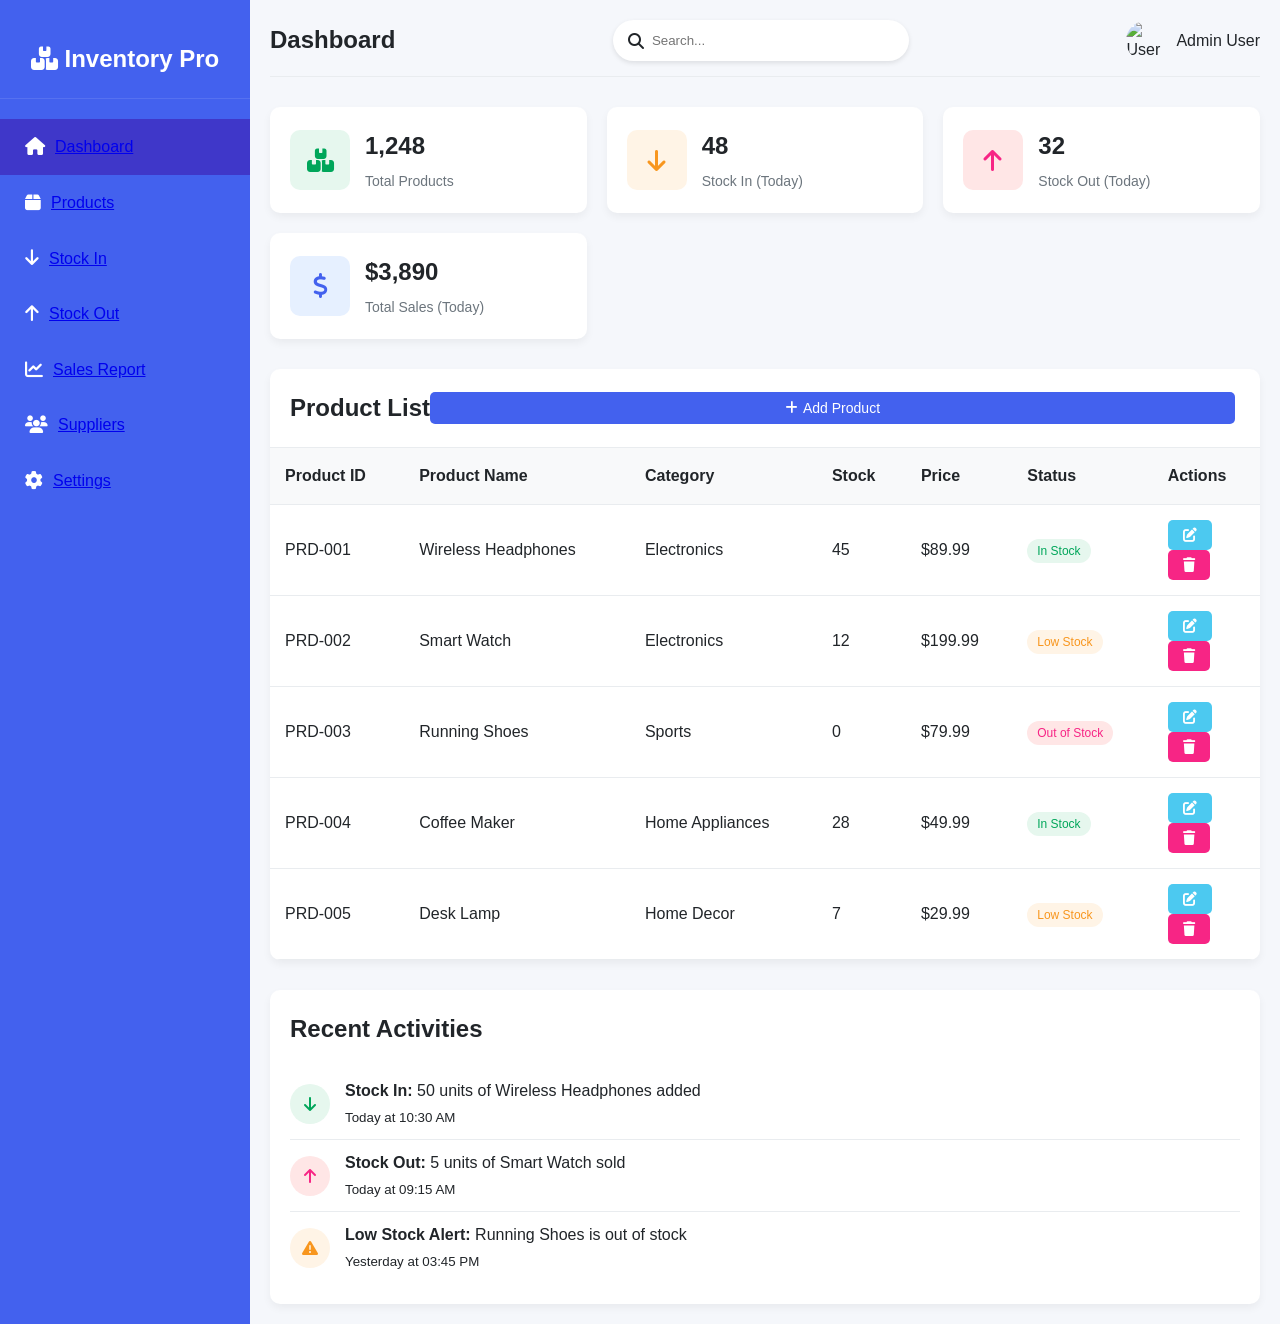
==== index.html @ a4f6f412 "shaz is starting up" ====
<!DOCTYPE html>
<html lang="en">
  <head>
    <meta charset="UTF-8" />
    <meta name="viewport" content="width=device-width, initial-scale=1.0" />
    <title>Inventory Manager Pro</title>
    <link
      rel="stylesheet"
      href="https://cdnjs.cloudflare.com/ajax/libs/font-awesome/6.4.0/css/all.min.css"
    />
    <link rel="stylesheet" href="/assets/styles.css" />
  </head>
  <body>
    <div class="container">
      <!-- Sidebar -->
      <div class="sidebar">
        <div class="logo">
          <i class="fas fa-boxes"></i>
          <span>Inventory Pro</span>
        </div>
        <ul class="menu">
          <li class="menu-item active">
            <i class="fas fa-home"></i>
            <a href="index.html"> <span>Dashboard</span> </a>
          </li>
          <li class="menu-item">
            <i class="fas fa-box"></i>
            <a href="products.html"><span>Products</span></a>
          </li>
          <li class="menu-item">
            <i class="fas fa-arrow-down"></i>
            <a href="stockin.html"><span>Stock In</span></a>
          </li>
          <li class="menu-item">
            <i class="fas fa-arrow-up"></i>
            <a href="stockout.html"><span>Stock Out</span></a>
          </li>
          <li class="menu-item">
            <i class="fas fa-chart-line"></i>
            <a href="reports.html"><span>Sales Report</span></a>
          </li>
          <li class="menu-item">
            <i class="fas fa-users"></i>
            <a href="suppliers.html"><span>Suppliers</span></a>
          </li>
          <li class="menu-item">
            <i class="fas fa-cog"></i>
            <a href="settings.html"><span>Settings</span></a>
          </li>
        </ul>
      </div>

      <!-- Main Content -->
      <div class="main-content">
        <div class="header">
          <h1 class="page-title">Dashboard</h1>
          <div class="search-box">
            <i class="fas fa-search"></i>
            <input type="text" placeholder="Search..." />
          </div>
          <div class="user-profile">
            <img
              src="https://ui-avatars.com/api/?name=Admin+User&background=random"
              alt="User"
            />
            <span>Admin User</span>
          </div>
        </div>

        <!-- Dashboard Stats -->
        <div class="dashboard-cards">
          <div class="card stat-card">
            <div class="stat-icon" style="background: #e6f7ee; color: #00a65a">
              <i class="fas fa-boxes"></i>
            </div>
            <div class="stat-info">
              <h4>1,248</h4>
              <p>Total Products</p>
            </div>
          </div>

          <div class="card stat-card">
            <div class="stat-icon" style="background: #fff4e6; color: #f8961e">
              <i class="fas fa-arrow-down"></i>
            </div>
            <div class="stat-info">
              <h4>48</h4>
              <p>Stock In (Today)</p>
            </div>
          </div>

          <div class="card stat-card">
            <div class="stat-icon" style="background: #ffe6e6; color: #f72585">
              <i class="fas fa-arrow-up"></i>
            </div>
            <div class="stat-info">
              <h4>32</h4>
              <p>Stock Out (Today)</p>
            </div>
          </div>

          <div class="card stat-card">
            <div class="stat-icon" style="background: #e6f0ff; color: #4361ee">
              <i class="fas fa-dollar-sign"></i>
            </div>
            <div class="stat-info">
              <h4>$3,890</h4>
              <p>Total Sales (Today)</p>
            </div>
          </div>
        </div>

        <!-- Products Table -->
        <div class="table-container">
          <div
            style="
              padding: 20px;
              display: flex;
              justify-content: space-between;
              align-items: center;
              border-bottom: 1px solid var(--light-gray);
            "
          >
            <h2>Product List</h2>
            <button class="action-btn btn-primary" onclick="openModal()">
              <i class="fas fa-plus"></i> Add Product
            </button>
          </div>
          <table>
            <thead>
              <tr>
                <th>Product ID</th>
                <th>Product Name</th>
                <th>Category</th>
                <th>Stock</th>
                <th>Price</th>
                <th>Status</th>
                <th>Actions</th>
              </tr>
            </thead>
            <tbody>
              <tr>
                <td>PRD-001</td>
                <td>Wireless Headphones</td>
                <td>Electronics</td>
                <td>45</td>
                <td>$89.99</td>
                <td><span class="status in-stock">In Stock</span></td>
                <td>
                  <button class="action-btn btn-success">
                    <i class="fas fa-edit"></i>
                  </button>
                  <button class="action-btn btn-danger">
                    <i class="fas fa-trash"></i>
                  </button>
                </td>
              </tr>
              <tr>
                <td>PRD-002</td>
                <td>Smart Watch</td>
                <td>Electronics</td>
                <td>12</td>
                <td>$199.99</td>
                <td><span class="status low-stock">Low Stock</span></td>
                <td>
                  <button class="action-btn btn-success">
                    <i class="fas fa-edit"></i>
                  </button>
                  <button class="action-btn btn-danger">
                    <i class="fas fa-trash"></i>
                  </button>
                </td>
              </tr>
              <tr>
                <td>PRD-003</td>
                <td>Running Shoes</td>
                <td>Sports</td>
                <td>0</td>
                <td>$79.99</td>
                <td><span class="status out-of-stock">Out of Stock</span></td>
                <td>
                  <button class="action-btn btn-success">
                    <i class="fas fa-edit"></i>
                  </button>
                  <button class="action-btn btn-danger">
                    <i class="fas fa-trash"></i>
                  </button>
                </td>
              </tr>
              <tr>
                <td>PRD-004</td>
                <td>Coffee Maker</td>
                <td>Home Appliances</td>
                <td>28</td>
                <td>$49.99</td>
                <td><span class="status in-stock">In Stock</span></td>
                <td>
                  <button class="action-btn btn-success">
                    <i class="fas fa-edit"></i>
                  </button>
                  <button class="action-btn btn-danger">
                    <i class="fas fa-trash"></i>
                  </button>
                </td>
              </tr>
              <tr>
                <td>PRD-005</td>
                <td>Desk Lamp</td>
                <td>Home Decor</td>
                <td>7</td>
                <td>$29.99</td>
                <td><span class="status low-stock">Low Stock</span></td>
                <td>
                  <button class="action-btn btn-success">
                    <i class="fas fa-edit"></i>
                  </button>
                  <button class="action-btn btn-danger">
                    <i class="fas fa-trash"></i>
                  </button>
                </td>
              </tr>
            </tbody>
          </table>
        </div>

        <!-- Recent Activities -->
        <div class="card">
          <h2 style="margin-bottom: 20px">Recent Activities</h2>
          <div
            style="
              display: flex;
              align-items: center;
              padding: 10px 0;
              border-bottom: 1px solid var(--light-gray);
            "
          >
            <div
              style="
                width: 40px;
                height: 40px;
                border-radius: 50%;
                background: #e6f7ee;
                display: flex;
                align-items: center;
                justify-content: center;
                margin-right: 15px;
              "
            >
              <i class="fas fa-arrow-down" style="color: #00a65a"></i>
            </div>
            <div>
              <p>
                <strong>Stock In:</strong> 50 units of Wireless Headphones added
              </p>
              <small>Today at 10:30 AM</small>
            </div>
          </div>
          <div
            style="
              display: flex;
              align-items: center;
              padding: 10px 0;
              border-bottom: 1px solid var(--light-gray);
            "
          >
            <div
              style="
                width: 40px;
                height: 40px;
                border-radius: 50%;
                background: #ffe6e6;
                display: flex;
                align-items: center;
                justify-content: center;
                margin-right: 15px;
              "
            >
              <i class="fas fa-arrow-up" style="color: #f72585"></i>
            </div>
            <div>
              <p><strong>Stock Out:</strong> 5 units of Smart Watch sold</p>
              <small>Today at 09:15 AM</small>
            </div>
          </div>
          <div style="display: flex; align-items: center; padding: 10px 0">
            <div
              style="
                width: 40px;
                height: 40px;
                border-radius: 50%;
                background: #fff4e6;
                display: flex;
                align-items: center;
                justify-content: center;
                margin-right: 15px;
              "
            >
              <i class="fas fa-exclamation-triangle" style="color: #f8961e"></i>
            </div>
            <div>
              <p>
                <strong>Low Stock Alert:</strong> Running Shoes is out of stock
              </p>
              <small>Yesterday at 03:45 PM</small>
            </div>
          </div>
        </div>
      </div>
    </div>

    <!-- Add Product Modal -->
    <div class="modal" id="addProductModal">
      <div class="modal-content">
        <div class="modal-header">
          <h3 class="modal-title">Add New Product</h3>
          <span class="close" onclick="closeModal()">&times;</span>
        </div>
        <form>
          <div class="form-row">
            <div class="form-group">
              <label for="productId">Product ID</label>
              <input
                type="text"
                id="productId"
                class="form-control"
                placeholder="PRD-006"
              />
            </div>
            <div class="form-group">
              <label for="productName">Product Name</label>
              <input
                type="text"
                id="productName"
                class="form-control"
                placeholder="Enter product name"
              />
            </div>
          </div>

          <div class="form-row">
            <div class="form-group">
              <label for="category">Category</label>
              <select id="category" class="form-control">
                <option value="">Select Category</option>
                <option value="electronics">Electronics</option>
                <option value="sports">Sports</option>
                <option value="home">Home Appliances</option>
                <option value="fashion">Fashion</option>
              </select>
            </div>
            <div class="form-group">
              <label for="price">Price ($)</label>
              <input
                type="number"
                id="price"
                class="form-control"
                placeholder="0.00"
                step="0.01"
              />
            </div>
          </div>

          <div class="form-row">
            <div class="form-group">
              <label for="stock">Initial Stock</label>
              <input
                type="number"
                id="stock"
                class="form-control"
                placeholder="0"
              />
            </div>
            <div class="form-group">
              <label for="supplier">Supplier</label>
              <select id="supplier" class="form-control">
                <option value="">Select Supplier</option>
                <option value="supplier1">Supplier A</option>
                <option value="supplier2">Supplier B</option>
                <option value="supplier3">Supplier C</option>
              </select>
            </div>
          </div>

          <div class="form-group">
            <label for="description">Description</label>
            <textarea
              id="description"
              class="form-control"
              rows="3"
              placeholder="Product description"
            ></textarea>
          </div>

          <div
            style="
              display: flex;
              justify-content: flex-end;
              gap: 10px;
              margin-top: 20px;
            "
          >
            <button
              type="button"
              class="action-btn"
              style="background: var(--light)"
              onclick="closeModal()"
            >
              Cancel
            </button>
            <button type="button" class="action-btn btn-primary">
              Add Product
            </button>
          </div>
        </form>
      </div>
    </div>

    <script>
      // Modal functions
      function openModal() {
        document.getElementById("addProductModal").style.display = "flex";
      }

      function closeModal() {
        document.getElementById("addProductModal").style.display = "none";
      }

      // Close modal when clicking outside
      window.onclick = function (event) {
        const modal = document.getElementById("addProductModal");
        if (event.target === modal) {
          closeModal();
        }
      };

      // Menu item activation
      const menuItems = document.querySelectorAll(".menu-item");
      menuItems.forEach((item) => {
        item.addEventListener("click", function () {
          menuItems.forEach((i) => i.classList.remove("active"));
          this.classList.add("active");
        });
      });
    </script>
  </body>
</html>
---- assets/styles.css ----
:root {
  --primary: #4361ee;
  --secondary: #3f37c9;
  --success: #4cc9f0;
  --danger: #f72585;
  --warning: #f8961e;
  --info: #4895ef;
  --light: #f8f9fa;
  --dark: #212529;
  --gray: #6c757d;
  --light-gray: #e9ecef;
}

* {
  margin: 0;
  padding: 0;
  box-sizing: border-box;
  font-family: "Segoe UI", Tahoma, Geneva, Verdana, sans-serif;
}

body {
  background-color: #f5f7fb;
  color: var(--dark);
  line-height: 1.6;
}

.container {
  display: flex;
  min-height: 100vh;
}

/* Sidebar Styles */
.sidebar {
  width: 250px;
  background: var(--primary);
  color: white;
  padding: 20px 0;
  transition: all 0.3s ease;
}

.logo {
  text-align: center;
  padding: 20px;
  font-size: 24px;
  font-weight: bold;
  border-bottom: 1px solid rgba(255, 255, 255, 0.1);
  margin-bottom: 20px;
}

.menu {
  list-style: none;
}

.menu-item {
  padding: 15px 25px;
  display: flex;
  align-items: center;
  cursor: pointer;
  transition: all 0.3s;
}

.menu-item:hover,
.menu-item.active {
  background: var(--secondary);
}

.menu-item i {
  margin-right: 10px;
  font-size: 18px;
}

/* Main Content Styles */
.main-content {
  flex: 1;
  padding: 20px;
  overflow-y: auto;
}

.header {
  display: flex;
  justify-content: space-between;
  align-items: center;
  margin-bottom: 30px;
  padding-bottom: 15px;
  border-bottom: 1px solid var(--light-gray);
}

.page-title {
  font-size: 24px;
  font-weight: 600;
}

.search-box {
  display: flex;
  align-items: center;
  background: white;
  border-radius: 30px;
  padding: 5px 15px;
  box-shadow: 0 2px 5px rgba(0, 0, 0, 0.1);
}

.search-box input {
  border: none;
  outline: none;
  padding: 8px;
  width: 250px;
}

.user-profile {
  display: flex;
  align-items: center;
}

.user-profile img {
  width: 40px;
  height: 40px;
  border-radius: 50%;
  margin-right: 10px;
}

/* Dashboard Cards */
.dashboard-cards {
  display: grid;
  grid-template-columns: repeat(auto-fit, minmax(250px, 1fr));
  gap: 20px;
  margin-bottom: 30px;
}

.card {
  background: white;
  border-radius: 10px;
  padding: 20px;
  box-shadow: 0 4px 8px rgba(0, 0, 0, 0.05);
}

.stat-card {
  display: flex;
  align-items: center;
}

.stat-icon {
  width: 60px;
  height: 60px;
  border-radius: 10px;
  display: flex;
  align-items: center;
  justify-content: center;
  font-size: 24px;
  margin-right: 15px;
}

.stat-info h4 {
  font-size: 24px;
  margin-bottom: 5px;
}

.stat-info p {
  color: var(--gray);
  font-size: 14px;
}

/* Table Styles */
.table-container {
  background: white;
  border-radius: 10px;
  overflow: hidden;
  box-shadow: 0 4px 8px rgba(0, 0, 0, 0.05);
  margin-bottom: 30px;
}

table {
  width: 100%;
  border-collapse: collapse;
}

th,
td {
  padding: 15px;
  text-align: left;
  border-bottom: 1px solid var(--light-gray);
}

th {
  background-color: var(--light);
  font-weight: 600;
}

tr:hover {
  background-color: #f8f9fa;
}

.status {
  padding: 5px 10px;
  border-radius: 20px;
  font-size: 12px;
  font-weight: 500;
}

.status.in-stock {
  background: #e6f7ee;
  color: #00a65a;
}

.status.low-stock {
  background: #fff4e6;
  color: #f8961e;
}

.status.out-of-stock {
  background: #ffe6e6;
  color: #f72585;
}

.action-btn {
  padding: 6px 12px;
  border: none;
  border-radius: 4px;
  cursor: pointer;
  margin-right: 5px;
  font-size: 14px;
}

.btn-primary {
  background: var(--primary);
  color: white;
}

.btn-danger {
  background: var(--danger);
  color: white;
}

.btn-success {
  background: var(--success);
  color: white;
}

/* Form Styles */
.form-group {
  margin-bottom: 20px;
}

.form-group label {
  display: block;
  margin-bottom: 8px;
  font-weight: 500;
}

.form-control {
  width: 100%;
  padding: 10px 15px;
  border: 1px solid var(--light-gray);
  border-radius: 5px;
  font-size: 16px;
}

.form-row {
  display: flex;
  gap: 20px;
}

.form-row .form-group {
  flex: 1;
}

/* Modal Styles */
.modal {
  display: none;
  position: fixed;
  top: 0;
  left: 0;
  width: 100%;
  height: 100%;
  background: rgba(0, 0, 0, 0.5);
  z-index: 1000;
  align-items: center;
  justify-content: center;
}

.modal-content {
  background: white;
  border-radius: 10px;
  width: 500px;
  max-width: 90%;
  padding: 25px;
  box-shadow: 0 5px 15px rgba(0, 0, 0, 0.2);
}

.modal-header {
  display: flex;
  justify-content: space-between;
  align-items: center;
  margin-bottom: 20px;
  padding-bottom: 15px;
  border-bottom: 1px solid var(--light-gray);
}

.modal-title {
  font-size: 20px;
  font-weight: 600;
}

.close {
  font-size: 24px;
  cursor: pointer;
}

/* Responsive Design */
@media (max-width: 992px) {
  .sidebar {
    width: 80px;
  }

  .menu-item span {
    display: none;
  }

  .menu-item i {
    margin-right: 0;
    font-size: 24px;
  }

  .logo span {
    display: none;
  }
}

@media (max-width: 768px) {
  .dashboard-cards {
    grid-template-columns: 1fr;
  }

  .form-row {
    flex-direction: column;
    gap: 0;
  }

  .search-box input {
    width: 150px;
  }
}

/* Filters Section */
.filters {
  background: white;
  border-radius: 10px;
  padding: 20px;
  margin-bottom: 20px;
  box-shadow: 0 4px 8px rgba(0, 0, 0, 0.05);
}

.filter-header {
  display: flex;
  justify-content: space-between;
  align-items: center;
  margin-bottom: 15px;
}

.filter-title {
  font-size: 18px;
  font-weight: 600;
}

.filter-options {
  display: flex;
  flex-wrap: wrap;
  gap: 15px;
}

.filter-group {
  flex: 1;
  min-width: 200px;
}

.filter-group label {
  display: block;
  margin-bottom: 8px;
  font-weight: 500;
}

.filter-select {
  width: 100%;
  padding: 10px 15px;
  border: 1px solid var(--light-gray);
  border-radius: 5px;
  font-size: 16px;
  background: white;
}

/* Products Grid */
.products-header {
  display: flex;
  justify-content: space-between;
  align-items: center;
  margin-bottom: 20px;
}

.view-options {
  display: flex;
  gap: 10px;
}

.view-btn {
  padding: 8px 15px;
  border: 1px solid var(--light-gray);
  border-radius: 5px;
  background: white;
  cursor: pointer;
}

.view-btn.active {
  background: var(--primary);
  color: white;
  border-color: var(--primary);
}

.products-grid {
  display: grid;
  grid-template-columns: repeat(auto-fill, minmax(280px, 1fr));
  gap: 20px;
  margin-bottom: 30px;
}

.product-card {
  background: white;
  border-radius: 10px;
  overflow: hidden;
  box-shadow: 0 4px 8px rgba(0, 0, 0, 0.05);
  transition: transform 0.3s;
}

.product-card:hover {
  transform: translateY(-5px);
  box-shadow: 0 6px 12px rgba(0, 0, 0, 0.1);
}

.product-image {
  height: 180px;
  overflow: hidden;
  position: relative;
}

.product-image img {
  width: 100%;
  height: 100%;
  object-fit: cover;
}

.product-status {
  position: absolute;
  top: 10px;
  right: 10px;
  padding: 5px 10px;
  border-radius: 20px;
  font-size: 12px;
  font-weight: 500;
}

.status-in-stock {
  background: #e6f7ee;
  color: #00a65a;
}

.status-low-stock {
  background: #fff4e6;
  color: #f8961e;
}

.status-out-of-stock {
  background: #ffe6e6;
  color: #f72585;
}

.product-info {
  padding: 15px;
}

.product-name {
  font-size: 18px;
  font-weight: 600;
  margin-bottom: 8px;
}

.product-category {
  color: var(--gray);
  font-size: 14px;
  margin-bottom: 10px;
}

.product-details {
  display: flex;
  justify-content: space-between;
  margin-bottom: 15px;
}

.product-price {
  font-weight: 600;
  font-size: 18px;
  color: var(--primary);
}

.product-stock {
  font-size: 14px;
}

.product-actions {
  display: flex;
  gap: 10px;
}

.action-btn {
  flex: 1;
  padding: 8px;
  border: none;
  border-radius: 5px;
  cursor: pointer;
  font-weight: 500;
  display: flex;
  align-items: center;
  justify-content: center;
  gap: 5px;
}

.btn-edit {
  background: var(--info);
  color: white;
}

.btn-delete {
  background: var(--danger);
  color: white;
}

.btn-view {
  background: var(--light);
  color: var(--dark);
}

/* Products Table View */
.products-table {
  display: none;
  background: white;
  border-radius: 10px;
  overflow: hidden;
  box-shadow: 0 4px 8px rgba(0, 0, 0, 0.05);
  margin-bottom: 30px;
}

/* Pagination */
.pagination {
  display: flex;
  justify-content: center;
  gap: 10px;
  margin-top: 30px;
}

.pagination-btn {
  width: 40px;
  height: 40px;
  display: flex;
  align-items: center;
  justify-content: center;
  border: 1px solid var(--light-gray);
  border-radius: 5px;
  background: white;
  cursor: pointer;
}

.pagination-btn.active {
  background: var(--primary);
  color: white;
  border-color: var(--primary);
}

/* Responsive Design */

@media (max-width: 768px) {
  .filter-options {
    flex-direction: column;
    gap: 10px;
  }

  .filter-group {
    width: 100%;
  }

  .products-grid {
    grid-template-columns: 1fr;
  }

  .products-header {
    flex-direction: column;
    align-items: flex-start;
    gap: 15px;
  }
}

/* Stock In Form */
.form-container {
  background: white;
  border-radius: 10px;
  padding: 25px;
  box-shadow: 0 4px 8px rgba(0, 0, 0, 0.05);
  margin-bottom: 30px;
}

.form-header {
  display: flex;
  justify-content: space-between;
  align-items: center;
  margin-bottom: 20px;
  padding-bottom: 15px;
  border-bottom: 1px solid var(--light-gray);
}

.form-title {
  font-size: 20px;
  font-weight: 600;
}

.form-row {
  display: flex;
  gap: 20px;
  margin-bottom: 20px;
}

.form-group {
  flex: 1;
}

.form-control {
  width: 100%;
  padding: 12px 15px;
  border: 1px solid var(--light-gray);
  border-radius: 5px;
  font-size: 16px;
}

.form-actions {
  display: flex;
  justify-content: flex-end;
  gap: 15px;
  margin-top: 20px;
}

.btn {
  padding: 12px 25px;
  border: none;
  border-radius: 5px;
  cursor: pointer;
  font-weight: 500;
  display: flex;
  align-items: center;
  gap: 8px;
}

.btn-secondary {
  background: var(--light);
  color: var(--dark);
}

/* Recent Stock In Table */
.table-container {
  background: white;
  border-radius: 10px;
  overflow: hidden;
  box-shadow: 0 4px 8px rgba(0, 0, 0, 0.05);
  margin-bottom: 30px;
}

.table-header {
  padding: 20px;
  display: flex;
  justify-content: space-between;
  align-items: center;
  border-bottom: 1px solid var(--light-gray);
}

.table-title {
  font-size: 20px;
  font-weight: 600;
}

.status.completed {
  background: #e6f7ee;
  color: #00a65a;
}

.status.pending {
  background: #fff4e6;
  color: #f8961e;
}

/* Responsive Design */

@media (max-width: 768px) {
  .dashboard-cards {
    grid-template-columns: 1fr;
  }

  .form-row {
    flex-direction: column;
    gap: 15px;
  }
}

/* Stock Out Form */
.form-container {
  background: white;
  border-radius: 10px;
  padding: 25px;
  box-shadow: 0 4px 8px rgba(0, 0, 0, 0.05);
  margin-bottom: 30px;
}

.form-header {
  display: flex;
  justify-content: space-between;
  align-items: center;
  margin-bottom: 20px;
  padding-bottom: 15px;
  border-bottom: 1px solid var(--light-gray);
}

.form-title {
  font-size: 20px;
  font-weight: 600;
}

.form-row {
  display: flex;
  gap: 20px;
  margin-bottom: 20px;
}

.form-group {
  flex: 1;
}

.form-control {
  width: 100%;
  padding: 12px 15px;
  border: 1px solid var(--light-gray);
  border-radius: 5px;
  font-size: 16px;
}

.form-actions {
  display: flex;
  justify-content: flex-end;
  gap: 15px;
  margin-top: 20px;
}

.btn {
  padding: 12px 25px;
  border: none;
  border-radius: 5px;
  cursor: pointer;
  font-weight: 500;
  display: flex;
  align-items: center;
  gap: 8px;
}

.btn-secondary {
  background: var(--light);
  color: var(--dark);
}

/* Recent Stock Out Table */
.table-container {
  background: white;
  border-radius: 10px;
  overflow: hidden;
  box-shadow: 0 4px 8px rgba(0, 0, 0, 0.05);
  margin-bottom: 30px;
}

.table-header {
  padding: 20px;
  display: flex;
  justify-content: space-between;
  align-items: center;
  border-bottom: 1px solid var(--light-gray);
}

.table-title {
  font-size: 20px;
  font-weight: 600;
}

.status.completed {
  background: #e6f7ee;
  color: #00a65a;
}

.status.pending {
  background: #fff4e6;
  color: #f8961e;
}

.status.refunded {
  background: #e6f0ff;
  color: #4361ee;
}

.btn-view {
  background: var(--info);
  color: white;
}

.btn-edit {
  background: var(--success);
  color: white;
}


/* Tabs */
.tabs {
  display: flex;
  margin-bottom: 20px;
  background: white;
  border-radius: 10px;
  overflow: hidden;
  box-shadow: 0 4px 8px rgba(0, 0, 0, 0.05);
}

.tab {
  flex: 1;
  padding: 15px;
  text-align: center;
  cursor: pointer;
  transition: all 0.3s;
  border-bottom: 3px solid transparent;
}

.tab.active {
  border-bottom: 3px solid var(--primary);
  font-weight: 600;
}

.tab:hover {
  background: #f8f9fa;
}

/* Responsive Design */

@media (max-width: 768px) {
  .dashboard-cards {
    grid-template-columns: 1fr;
  }

  .tabs {
    flex-direction: column;
  }
}

/* Charts Section */
.charts-container {
  display: grid;
  grid-template-columns: 2fr 1fr;
  gap: 20px;
  margin-bottom: 30px;
}

.chart-card {
  background: white;
  border-radius: 10px;
  padding: 25px;
  box-shadow: 0 4px 8px rgba(0, 0, 0, 0.05);
}

.chart-header {
  display: flex;
  justify-content: space-between;
  align-items: center;
  margin-bottom: 20px;
}

.chart-title {
  font-size: 18px;
  font-weight: 600;
}

.chart-actions {
  display: flex;
  gap: 10px;
}

.chart-container {
  position: relative;
  height: 300px;
}

/* Sales Table */
.table-container {
  background: white;
  border-radius: 10px;
  overflow: hidden;
  box-shadow: 0 4px 8px rgba(0, 0, 0, 0.05);
  margin-bottom: 30px;
}

.table-header {
  padding: 20px;
  display: flex;
  justify-content: space-between;
  align-items: center;
  border-bottom: 1px solid var(--light-gray);
}

.table-title {
  font-size: 20px;
  font-weight: 600;
}

.status.completed {
  background: #e6f7ee;
  color: #00a65a;
}

.status.pending {
  background: #fff4e6;
  color: #f8961e;
}

.status.refunded {
  background: #e6f0ff;
  color: #4361ee;
}

.btn-view {
  background: var(--info);
  color: white;
}

.btn-export {
  background: var(--success);
  color: white;
}

/* Responsive Design */
@media (max-width: 992px) {
  .sidebar {
    width: 80px;
  }

  .menu-item span {
    display: none;
  }

  .menu-item i {
    margin-right: 0;
    font-size: 24px;
  }

  .logo span {
    display: none;
  }

  .charts-container {
    grid-template-columns: 1fr;
  }
}

@media (max-width: 768px) {
  .dashboard-cards {
    grid-template-columns: 1fr;
  }

  .filter-options {
    flex-direction: column;
    gap: 10px;
  }

  .filter-group {
    width: 100%;
  }
}

/* Action Header */
.action-header {
  display: flex;
  justify-content: space-between;
  align-items: center;
  margin-bottom: 20px;
}

.action-title {
  font-size: 20px;
  font-weight: 600;
}

.btn {
  padding: 12px 25px;
  border: none;
  border-radius: 5px;
  cursor: pointer;
  font-weight: 500;
  display: flex;
  align-items: center;
  gap: 8px;
}

.btn-secondary {
  background: var(--light);
  color: var(--dark);
}

/* Suppliers Grid */
.suppliers-grid {
  display: grid;
  grid-template-columns: repeat(auto-fill, minmax(300px, 1fr));
  gap: 20px;
  margin-bottom: 30px;
}

.supplier-card {
  background: white;
  border-radius: 10px;
  overflow: hidden;
  box-shadow: 0 4px 8px rgba(0, 0, 0, 0.05);
  transition: transform 0.3s;
}

.supplier-card:hover {
  transform: translateY(-5px);
  box-shadow: 0 6px 12px rgba(0, 0, 0, 0.1);
}

.supplier-header {
  padding: 20px;
  background: var(--light);
  display: flex;
  align-items: center;
  gap: 15px;
}

.supplier-avatar {
  width: 50px;
  height: 50px;
  border-radius: 50%;
  background: var(--primary);
  display: flex;
  align-items: center;
  justify-content: center;
  color: white;
  font-size: 20px;
  font-weight: bold;
}

.supplier-info h3 {
  font-size: 18px;
  margin-bottom: 5px;
}

.supplier-info p {
  color: var(--gray);
  font-size: 14px;
}

.supplier-details {
  padding: 20px;
}

.detail-row {
  display: flex;
  justify-content: space-between;
  margin-bottom: 12px;
  padding-bottom: 12px;
  border-bottom: 1px solid var(--light-gray);
}

.detail-row:last-child {
  border-bottom: none;
  margin-bottom: 0;
  padding-bottom: 0;
}

.detail-label {
  color: var(--gray);
}

.detail-value {
  font-weight: 500;
}

.supplier-actions {
  padding: 15px 20px;
  background: var(--light);
  display: flex;
  justify-content: flex-end;
  gap: 10px;
}

.action-btn {
  padding: 8px 15px;
  border: none;
  border-radius: 5px;
  cursor: pointer;
  font-size: 14px;
  display: flex;
  align-items: center;
  gap: 5px;
}

.btn-view {
  background: var(--info);
  color: white;
}

.btn-edit {
  background: var(--success);
  color: white;
}


/* Suppliers Table */
.table-container {
  background: white;
  border-radius: 10px;
  overflow: hidden;
  box-shadow: 0 4px 8px rgba(0, 0, 0, 0.05);
  margin-bottom: 30px;
}

.table-header {
  padding: 20px;
  display: flex;
  justify-content: space-between;
  align-items: center;
  border-bottom: 1px solid var(--light-gray);
}

.table-title {
  font-size: 20px;
  font-weight: 600;
}

.status.active {
  background: #e6f7ee;
  color: #00a65a;
}

.status.inactive {
  background: #ffe6e6;
  color: #f72585;
}

.status.pending {
  background: #fff4e6;
  color: #f8961e;
}

/* Tabs */
.tabs {
  display: flex;
  margin-bottom: 20px;
  background: white;
  border-radius: 10px;
  overflow: hidden;
  box-shadow: 0 4px 8px rgba(0, 0, 0, 0.05);
}

.tab {
  flex: 1;
  padding: 15px;
  text-align: center;
  cursor: pointer;
  transition: all 0.3s;
  border-bottom: 3px solid transparent;
}

.tab.active {
  border-bottom: 3px solid var(--primary);
  font-weight: 600;
}

.tab:hover {
  background: #f8f9fa;
}

/* Responsive Design */
@media (max-width: 992px) {
  .sidebar {
    width: 80px;
  }

  .menu-item span {
    display: none;
  }

  .menu-item i {
    margin-right: 0;
    font-size: 24px;
  }

  .logo span {
    display: none;
  }

  .suppliers-grid {
    grid-template-columns: 1fr;
  }
}

@media (max-width: 768px) {
  .dashboard-cards {
    grid-template-columns: 1fr;
  }

  .action-header {
    flex-direction: column;
    align-items: flex-start;
    gap: 15px;
  }
}

/* Settings Tabs */
.settings-tabs {
  display: flex;
  background: white;
  border-radius: 10px;
  overflow: hidden;
  box-shadow: 0 4px 8px rgba(0, 0, 0, 0.05);
  margin-bottom: 20px;
}

.settings-tab {
  flex: 1;
  padding: 15px;
  text-align: center;
  cursor: pointer;
  transition: all 0.3s;
  border-bottom: 3px solid transparent;
}

.settings-tab.active {
  border-bottom: 3px solid var(--primary);
  font-weight: 600;
}

.settings-tab:hover {
  background: #f8f9fa;
}

/* Settings Content */
.settings-content {
  display: none;
  background: white;
  border-radius: 10px;
  padding: 25px;
  box-shadow: 0 4px 8px rgba(0, 0, 0, 0.05);
  margin-bottom: 30px;
}

.settings-content.active {
  display: block;
}

.settings-header {
  display: flex;
  justify-content: space-between;
  align-items: center;
  margin-bottom: 20px;
  padding-bottom: 15px;
  border-bottom: 1px solid var(--light-gray);
}

.settings-title {
  font-size: 20px;
  font-weight: 600;
}

/* Form Styles */
.form-row {
  display: flex;
  gap: 20px;
  margin-bottom: 20px;
}

.form-group {
  flex: 1;
}

.form-control {
  width: 100%;
  padding: 12px 15px;
  border: 1px solid var(--light-gray);
  border-radius: 5px;
  font-size: 16px;
}

.form-actions {
  display: flex;
  justify-content: flex-end;
  gap: 15px;
  margin-top: 20px;
}

.btn {
  padding: 12px 25px;
  border: none;
  border-radius: 5px;
  cursor: pointer;
  font-weight: 500;
  display: flex;
  align-items: center;
  gap: 8px;
}

.btn-secondary {
  background: var(--light);
  color: var(--dark);
}

/* Toggle Switch */
.toggle-switch {
  position: relative;
  display: inline-block;
  width: 60px;
  height: 30px;
}

.toggle-switch input {
  opacity: 0;
  width: 0;
  height: 0;
}

.slider {
  position: absolute;
  cursor: pointer;
  top: 0;
  left: 0;
  right: 0;
  bottom: 0;
  background-color: #ccc;
  transition: 0.4s;
  border-radius: 34px;
}

.slider:before {
  position: absolute;
  content: "";
  height: 22px;
  width: 22px;
  left: 4px;
  bottom: 4px;
  background-color: white;
  transition: 0.4s;
  border-radius: 50%;
}

input:checked + .slider {
  background-color: var(--primary);
}

input:checked + .slider:before {
  transform: translateX(30px);
}

/* User List */
.user-list {
  list-style: none;
}

.user-item {
  display: flex;
  align-items: center;
  padding: 15px;
  border-bottom: 1px solid var(--light-gray);
}

.user-item:last-child {
  border-bottom: none;
}

.user-avatar {
  width: 50px;
  height: 50px;
  border-radius: 50%;
  margin-right: 15px;
  overflow: hidden;
}

.user-avatar img {
  width: 100%;
  height: 100%;
  object-fit: cover;
}

.user-info {
  flex: 1;
}

.user-name {
  font-weight: 600;
  margin-bottom: 5px;
}

.user-role {
  color: var(--gray);
  font-size: 14px;
}

.user-actions {
  display: flex;
  gap: 10px;
}

.action-btn {
  padding: 8px 15px;
  border: none;
  border-radius: 5px;
  cursor: pointer;
  font-size: 14px;
  display: flex;
  align-items: center;
  gap: 5px;
}

.btn-edit {
  background: var(--success);
  color: white;
}


/* Backup Cards */
.backup-cards {
  display: grid;
  grid-template-columns: repeat(auto-fit, minmax(250px, 1fr));
  gap: 20px;
  margin-bottom: 30px;
}

.backup-card {
  background: white;
  border-radius: 10px;
  padding: 20px;
  box-shadow: 0 4px 8px rgba(0, 0, 0, 0.05);
  text-align: center;
}

.backup-icon {
  width: 60px;
  height: 60px;
  border-radius: 50%;
  display: flex;
  align-items: center;
  justify-content: center;
  font-size: 24px;
  margin: 0 auto 15px;
  background: #e6f0ff;
  color: var(--primary);
}

.backup-title {
  font-size: 18px;
  font-weight: 600;
  margin-bottom: 10px;
}

.backup-desc {
  color: var(--gray);
  margin-bottom: 15px;
  font-size: 14px;
}

/* Responsive Design */
@media (max-width: 992px) {
  .sidebar {
    width: 80px;
  }

  .menu-item span {
    display: none;
  }

  .menu-item i {
    margin-right: 0;
    font-size: 24px;
  }

  .logo span {
    display: none;
  }
}

@media (max-width: 768px) {
  .settings-tabs {
    flex-wrap: wrap;
  }

  .settings-tab {
    flex: 1 0 50%;
  }

  .backup-cards {
    grid-template-columns: 1fr;
  }
}
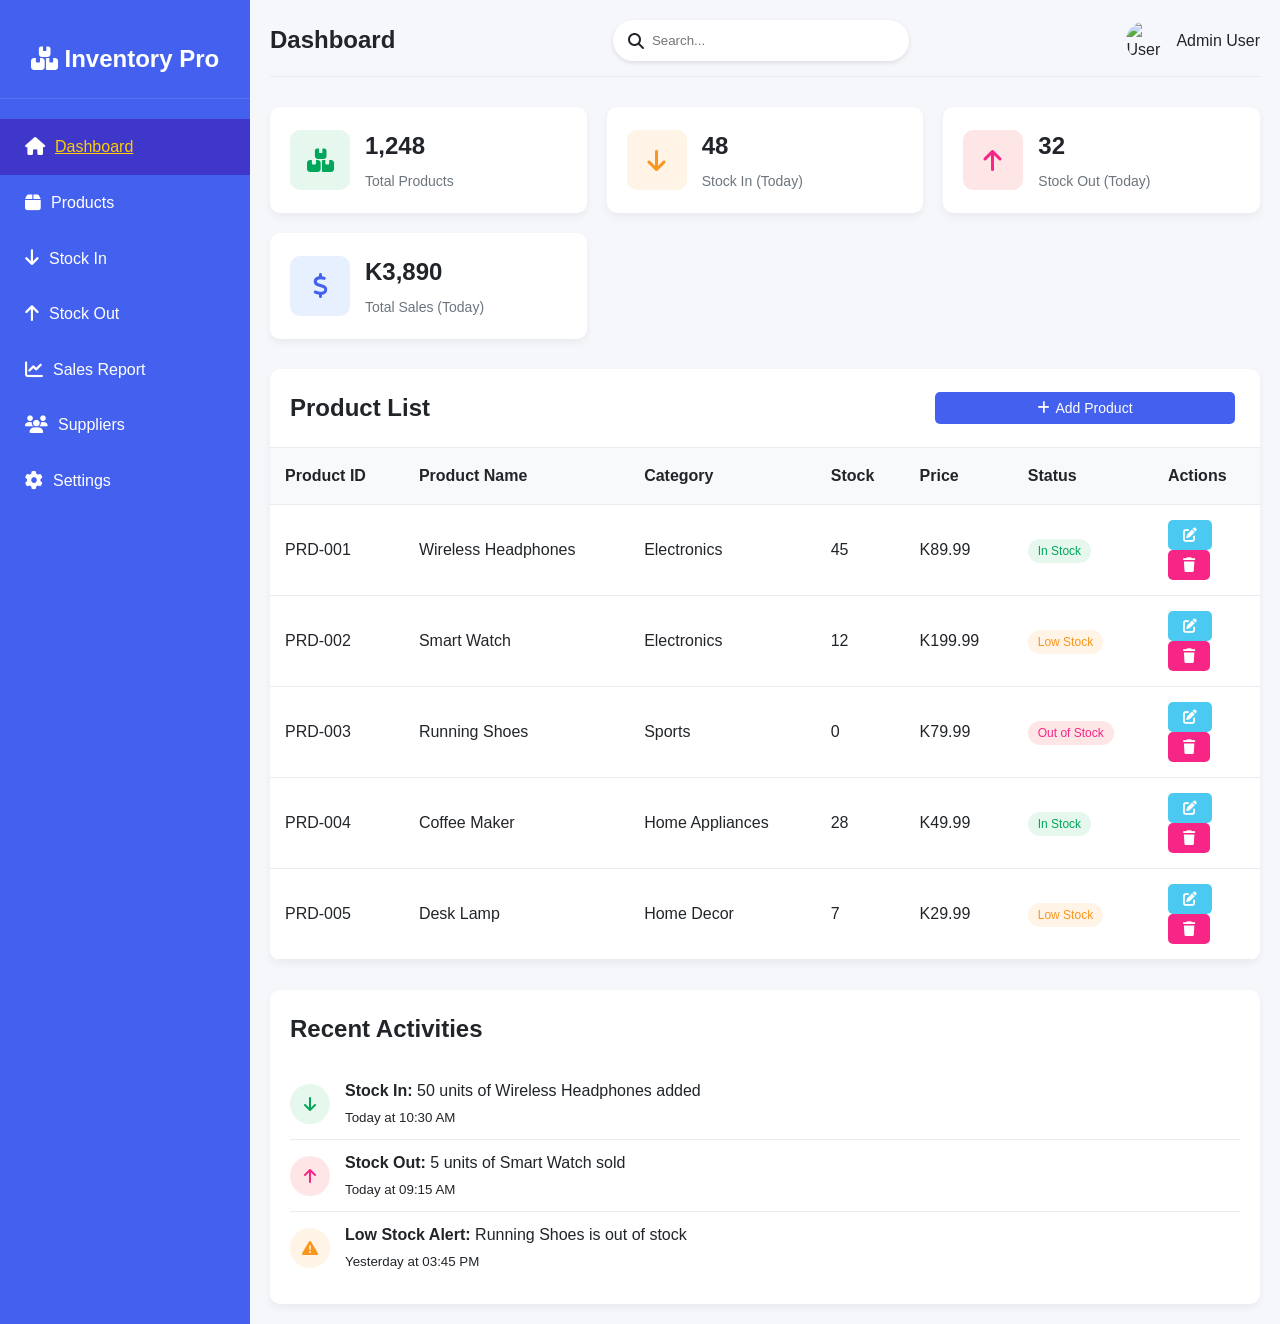
==== commit 48c8081a: "reverting back" ====
--- a/index.html
+++ b/index.html
@@ -104,7 +104,7 @@
               <i class="fas fa-dollar-sign"></i>
             </div>
             <div class="stat-info">
-              <h4>$3,890</h4>
+              <h4>K3,890</h4>
               <p>Total Sales (Today)</p>
             </div>
           </div>
@@ -144,7 +144,7 @@
                 <td>Wireless Headphones</td>
                 <td>Electronics</td>
                 <td>45</td>
-                <td>$89.99</td>
+                <td>K89.99</td>
                 <td><span class="status in-stock">In Stock</span></td>
                 <td>
                   <button class="action-btn btn-success">
@@ -160,7 +160,7 @@
                 <td>Smart Watch</td>
                 <td>Electronics</td>
                 <td>12</td>
-                <td>$199.99</td>
+                <td>K199.99</td>
                 <td><span class="status low-stock">Low Stock</span></td>
                 <td>
                   <button class="action-btn btn-success">
@@ -176,7 +176,7 @@
                 <td>Running Shoes</td>
                 <td>Sports</td>
                 <td>0</td>
-                <td>$79.99</td>
+                <td>K79.99</td>
                 <td><span class="status out-of-stock">Out of Stock</span></td>
                 <td>
                   <button class="action-btn btn-success">
@@ -192,7 +192,7 @@
                 <td>Coffee Maker</td>
                 <td>Home Appliances</td>
                 <td>28</td>
-                <td>$49.99</td>
+                <td>K49.99</td>
                 <td><span class="status in-stock">In Stock</span></td>
                 <td>
                   <button class="action-btn btn-success">
@@ -208,7 +208,7 @@
                 <td>Desk Lamp</td>
                 <td>Home Decor</td>
                 <td>7</td>
-                <td>$29.99</td>
+                <td>K29.99</td>
                 <td><span class="status low-stock">Low Stock</span></td>
                 <td>
                   <button class="action-btn btn-success">
@@ -349,7 +349,7 @@
               </select>
             </div>
             <div class="form-group">
-              <label for="price">Price ($)</label>
+              <label for="price">Price (K)</label>
               <input
                 type="number"
                 id="price"
@@ -443,4 +443,4 @@
       });
     </script>
   </body>
-</html>
+</html>
--- a/assets/styles.css
+++ b/assets/styles.css
@@ -815,7 +815,6 @@
   color: white;
 }
 
-
 /* Tabs */
 .tabs {
   display: flex;
@@ -1114,7 +1113,6 @@
   background: var(--success);
   color: white;
 }
-
 
 /* Suppliers Table */
 .table-container {
@@ -1419,13 +1417,13 @@
   display: flex;
   align-items: center;
   gap: 5px;
+  max-width: 300px;
 }
 
 .btn-edit {
   background: var(--success);
   color: white;
 }
-
 
 /* Backup Cards */
 .backup-cards {
@@ -1501,3 +1499,55 @@
     grid-template-columns: 1fr;
   }
 }
+/* Sidebar Styles */
+.sidebar {
+  width: 250px;
+  background: var(--primary);
+  color: white;
+  padding: 20px 0;
+  transition: all 0.3s ease;
+}
+
+.logo {
+  text-align: center;
+  padding: 20px;
+  font-size: 24px;
+  font-weight: bold;
+  border-bottom: 1px solid rgba(255, 255, 255, 0.1);
+  margin-bottom: 20px;
+}
+
+.menu {
+  list-style: none;
+}
+
+.menu-item {
+  padding: 15px 25px;
+  display: flex;
+  align-items: center;
+  cursor: pointer;
+  transition: all 0.3s;
+}
+
+.menu-item:hover,
+.menu-item.active {
+  background: var(--secondary);
+}
+
+.menu-item i {
+  margin-right: 10px;
+  font-size: 18px;
+}
+
+.menu-item a {
+  text-decoration: none;
+  color: white;
+  display: flex;
+  align-items: center;
+  width: 100%;
+}
+
+.menu-item.active a span {
+  text-decoration: underline;
+  color: #ffcc00; /* Highlight color for active item */
+}
